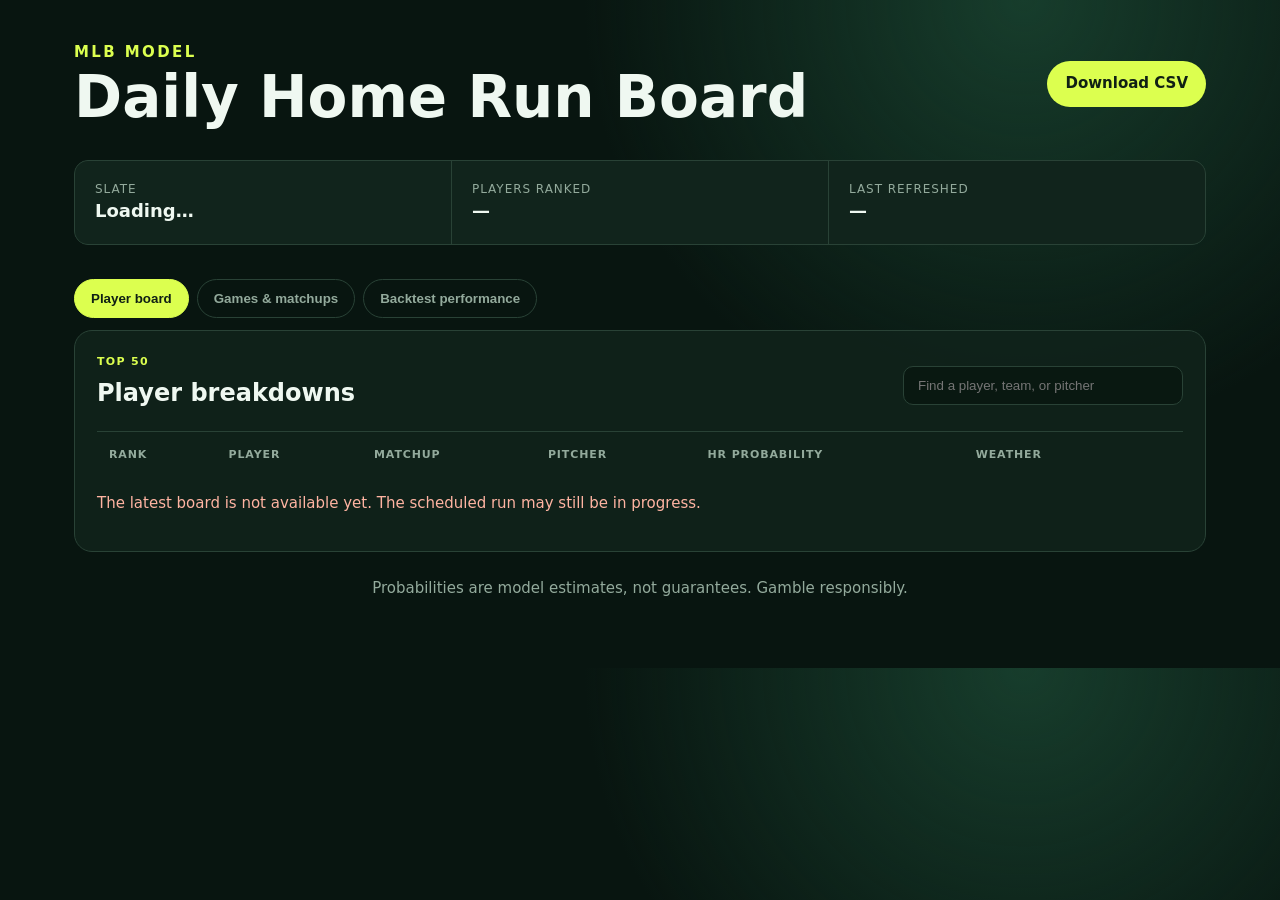
==== site/index.html @ 06b17a3d "Simplify backtest hit rate table" ====
<!doctype html>
<html lang="en">
<head><meta charset="utf-8"><meta name="viewport" content="width=device-width,initial-scale=1"><meta name="theme-color" content="#081510"><title>Daily Home Run Board</title><link rel="stylesheet" href="styles.css"><style>.backtest-cards{display:grid;grid-template-columns:repeat(3,1fr);gap:12px;margin:12px 0 18px}.backtest-card,.chart-panel{background:#091811;border:1px solid var(--line);border-radius:14px;padding:16px}.backtest-card h3{color:var(--accent);margin:0 0 12px}.backtest-stat{display:flex;justify-content:space-between;border-top:1px solid var(--line);padding:8px 0}.chart-panel{margin-bottom:18px}.chart-head{display:flex;align-items:center;justify-content:space-between}.chart-head select{background:#10231b;color:var(--text);border:1px solid var(--line);border-radius:8px;padding:8px}canvas{width:100%;max-width:100%}@media(max-width:750px){.backtest-cards{grid-template-columns:1fr}}</style></head>
<body><main>
  <header><div><p class="eyebrow">MLB MODEL</p><h1>Daily Home Run Board</h1></div><a class="download" href="data/latest-board.csv">Download CSV</a></header>
  <section class="summary"><div><span>Slate</span><strong id="date">Loading…</strong></div><div><span>Players ranked</span><strong id="count">—</strong></div><div><span>Last refreshed</span><strong id="updated">—</strong></div></section>
  <nav class="tabs" aria-label="Board views"><button class="tab active" data-view="players">Player board</button><button class="tab" data-view="games">Games & matchups</button><button class="tab" data-view="performance">Backtest performance</button></nav>
  <section class="board">
    <div class="board-title"><div><p class="section-kicker" id="view-kicker">TOP 50</p><h2 id="view-title">Player breakdowns</h2></div><input id="search" type="search" placeholder="Find a player, team, or pitcher" aria-label="Find a player, team, or pitcher"></div>
    <div id="players-view"><div class="table-wrap"><table><thead><tr><th>Rank</th><th>Player</th><th>Matchup</th><th>Pitcher</th><th>HR probability</th><th>Weather</th><th></th></tr></thead><tbody id="rows"></tbody></table></div></div>
    <div id="games-view" class="games" hidden></div>
    <div id="performance-view" hidden><div id="backtest-cards" class="backtest-cards"></div><div class="chart-head"><h3>Hit rate by date</h3><select id="table-top-n" aria-label="Table ranking group"><option value="10">Top 10</option><option value="20">Top 20</option><option value="50" selected>Top 50</option></select></div><div class="table-wrap"><table><thead><tr><th>Date</th><th>Players</th><th>Homers</th><th>Daily hit rate</th><th>Cumulative hit rate</th><th>Avg probability</th></tr></thead><tbody id="backtest-rows"></tbody></table></div></div>
    <p id="error" class="error" hidden>The latest board is not available yet. The scheduled run may still be in progress.</p>
  </section>
  <footer>Probabilities are model estimates, not guarantees. Gamble responsibly.</footer>
</main><script src="app.js"></script></body></html>
---- site/styles.css ----
:root{color-scheme:dark;--bg:#081510;--panel:#10231b;--line:#294236;--text:#eff8f1;--muted:#93aa9c;--accent:#dcff4f}*{box-sizing:border-box}body{margin:0;background:radial-gradient(circle at 80% 0,#173d2c 0,transparent 36%),var(--bg);color:var(--text);font:15px/1.45 system-ui,-apple-system,Segoe UI,sans-serif}main{max-width:1180px;margin:auto;padding:42px 24px}header,.board-title{display:flex;align-items:center;justify-content:space-between;gap:24px}.eyebrow{color:var(--accent);font-weight:800;letter-spacing:.16em;margin:0 0 4px}h1{font-size:clamp(32px,5vw,58px);line-height:1;margin:0}h2{font-size:24px}.download{background:var(--accent);color:#102014;padding:12px 18px;border-radius:999px;text-decoration:none;font-weight:800}.summary{display:grid;grid-template-columns:repeat(3,1fr);gap:1px;background:var(--line);border:1px solid var(--line);margin:34px 0;border-radius:14px;overflow:hidden}.summary div{background:rgba(16,35,27,.95);padding:20px}.summary span{display:block;color:var(--muted);font-size:12px;text-transform:uppercase;letter-spacing:.08em}.summary strong{font-size:18px}.tabs{display:flex;gap:8px;margin:0 0 12px}.tab{border:1px solid var(--line);background:transparent;color:var(--muted);padding:11px 16px;border-radius:999px;font-weight:800;cursor:pointer}.tab.active{background:var(--accent);border-color:var(--accent);color:#102014}.board{background:rgba(16,35,27,.88);border:1px solid var(--line);border-radius:18px;padding:8px 22px 22px}.section-kicker{color:var(--accent);font-size:11px;font-weight:800;letter-spacing:.12em;margin:15px 0 -14px}.board-title input{min-width:280px;background:#091811;border:1px solid var(--line);color:var(--text);padding:11px 14px;border-radius:10px}.table-wrap{overflow:auto}table{border-collapse:collapse;width:100%;min-width:900px}th,td{text-align:left;padding:15px 12px;border-top:1px solid var(--line)}th{color:var(--muted);font-size:11px;text-transform:uppercase;letter-spacing:.08em}.rank{color:var(--accent);font-weight:900}.prob{font-weight:900;font-variant-numeric:tabular-nums}.weather,small{color:var(--muted)}.details-btn{background:transparent;border:1px solid var(--line);color:var(--text);border-radius:8px;padding:7px 10px;cursor:pointer}.detail-row td{padding:0 12px 18px}.detail-panel{display:grid;grid-template-columns:repeat(4,1fr);gap:10px;background:#091811;border-radius:12px;padding:14px}.metric{border-left:2px solid var(--accent);padding:3px 9px}.metric span{display:block;color:var(--muted);font-size:11px}.metric strong{font-size:16px}.detail-note{grid-column:1/-1;color:var(--muted);margin:3px 0 0}.games{display:grid;gap:14px}.game-card{border:1px solid var(--line);border-radius:14px;overflow:hidden}.game-head{display:flex;justify-content:space-between;gap:16px;padding:16px;background:#0b1c14}.game-head h3{margin:0}.conditions{color:var(--muted);text-align:right}.matchup-list{display:grid;grid-template-columns:1fr 1fr}.team-side{padding:14px}.team-side+.team-side{border-left:1px solid var(--line)}.team-side h4{margin:0 0 8px;color:var(--accent)}.player-line{display:grid;grid-template-columns:34px 1fr auto;gap:8px;padding:9px 0;border-top:1px solid var(--line)}footer{color:var(--muted);text-align:center;padding:26px}.error{color:#ffb4a2}@media(max-width:750px){main{padding:26px 14px}header{align-items:flex-start;flex-direction:column}.summary{grid-template-columns:1fr}.board-title{align-items:stretch;flex-direction:column;padding-bottom:16px}.board-title input{min-width:0}.detail-panel{grid-template-columns:1fr 1fr}.matchup-list{grid-template-columns:1fr}.team-side+.team-side{border-left:0;border-top:1px solid var(--line)}.game-head{flex-direction:column}.conditions{text-align:left}}
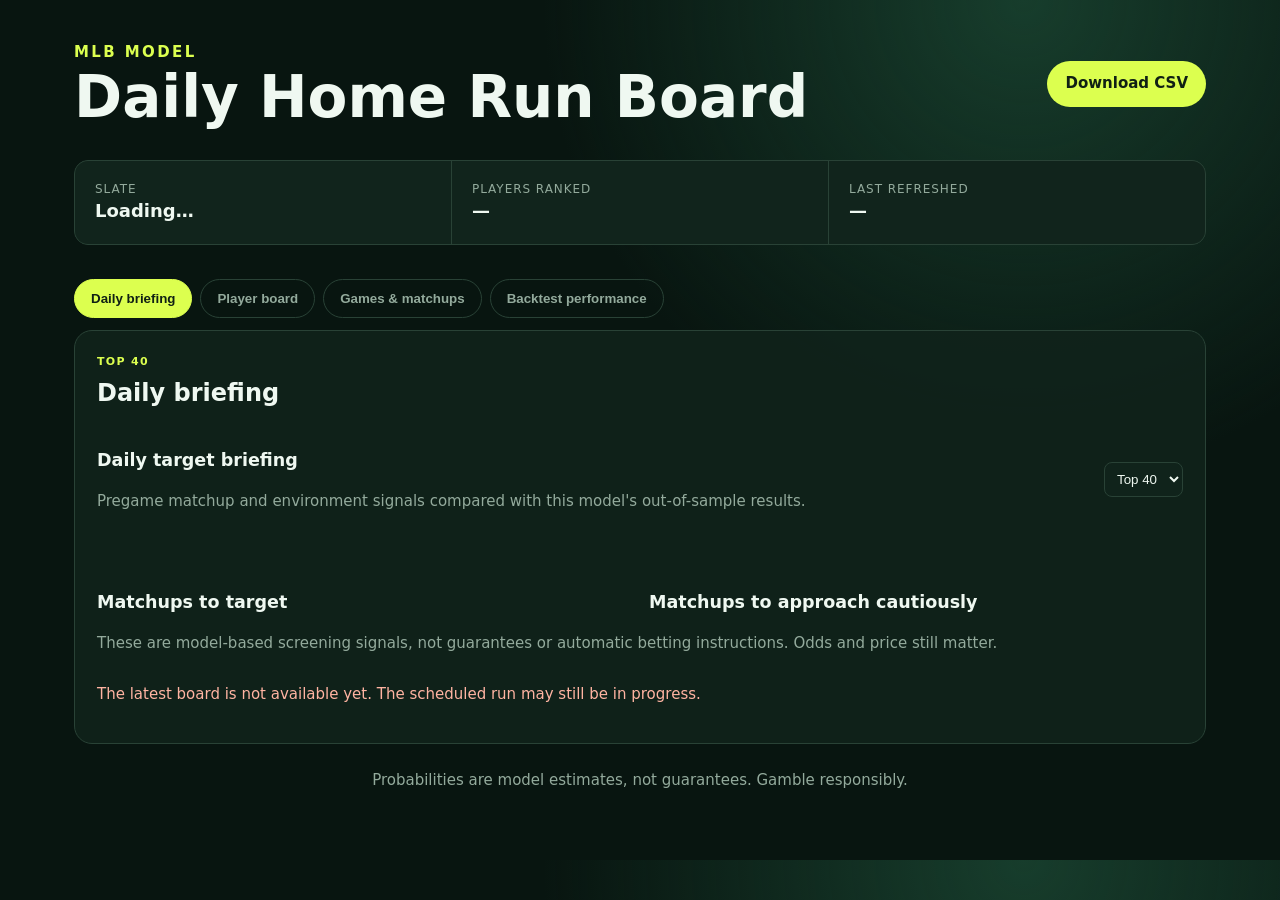
==== commit e8260a89: "Add daily briefing and expandable backtest homers" ====
--- a/site/index.html
+++ b/site/index.html
@@ -1,15 +1,22 @@
 <!doctype html>
 <html lang="en">
-<head><meta charset="utf-8"><meta name="viewport" content="width=device-width,initial-scale=1"><meta name="theme-color" content="#081510"><title>Daily Home Run Board</title><link rel="stylesheet" href="styles.css"><style>.backtest-cards{display:grid;grid-template-columns:repeat(3,1fr);gap:12px;margin:12px 0 18px}.backtest-card,.chart-panel{background:#091811;border:1px solid var(--line);border-radius:14px;padding:16px}.backtest-card h3{color:var(--accent);margin:0 0 12px}.backtest-stat{display:flex;justify-content:space-between;border-top:1px solid var(--line);padding:8px 0}.chart-panel{margin-bottom:18px}.chart-head{display:flex;align-items:center;justify-content:space-between}.chart-head select{background:#10231b;color:var(--text);border:1px solid var(--line);border-radius:8px;padding:8px}canvas{width:100%;max-width:100%}@media(max-width:750px){.backtest-cards{grid-template-columns:1fr}}</style></head>
+<head>
+  <meta charset="utf-8">
+  <meta name="viewport" content="width=device-width,initial-scale=1">
+  <meta name="theme-color" content="#081510">
+  <title>Daily Home Run Board</title>
+  <link rel="stylesheet" href="styles.css">
+</head>
 <body><main>
   <header><div><p class="eyebrow">MLB MODEL</p><h1>Daily Home Run Board</h1></div><a class="download" href="data/latest-board.csv">Download CSV</a></header>
   <section class="summary"><div><span>Slate</span><strong id="date">Loading…</strong></div><div><span>Players ranked</span><strong id="count">—</strong></div><div><span>Last refreshed</span><strong id="updated">—</strong></div></section>
-  <nav class="tabs" aria-label="Board views"><button class="tab active" data-view="players">Player board</button><button class="tab" data-view="games">Games & matchups</button><button class="tab" data-view="performance">Backtest performance</button></nav>
+  <nav class="tabs" aria-label="Board views"><button class="tab active" data-view="briefing">Daily briefing</button><button class="tab" data-view="players">Player board</button><button class="tab" data-view="games">Games &amp; matchups</button><button class="tab" data-view="performance">Backtest performance</button></nav>
   <section class="board">
-    <div class="board-title"><div><p class="section-kicker" id="view-kicker">TOP 50</p><h2 id="view-title">Player breakdowns</h2></div><input id="search" type="search" placeholder="Find a player, team, or pitcher" aria-label="Find a player, team, or pitcher"></div>
-    <div id="players-view"><div class="table-wrap"><table><thead><tr><th>Rank</th><th>Player</th><th>Matchup</th><th>Pitcher</th><th>HR probability</th><th>Weather</th><th></th></tr></thead><tbody id="rows"></tbody></table></div></div>
+    <div class="board-title"><div><p class="section-kicker" id="view-kicker">TOP 40</p><h2 id="view-title">Daily briefing</h2></div><input id="search" type="search" placeholder="Find a player, team, or pitcher" aria-label="Find a player, team, or pitcher" hidden></div>
+    <div id="briefing-view"><div class="chart-head"><div><h3>Daily target briefing</h3><p class="briefing-copy">Pregame matchup and environment signals compared with this model's out-of-sample results.</p></div><select id="briefing-top-n" aria-label="Briefing ranking group"><option value="10">Top 10</option><option value="20">Top 20</option><option value="30">Top 30</option><option value="40" selected>Top 40</option></select></div><div id="briefing-environments" class="briefing-grid"></div><div class="briefing-columns"><section><h3>Matchups to target</h3><div id="briefing-targets"></div></section><section><h3>Matchups to approach cautiously</h3><div id="briefing-avoids"></div></section></div><p class="driver-note">These are model-based screening signals, not guarantees or automatic betting instructions. Odds and price still matter.</p></div>
+    <div id="players-view" hidden><div class="table-wrap"><table><thead><tr><th>Rank</th><th>Player</th><th>Matchup</th><th>Pitcher</th><th>HR probability</th><th>Weather</th><th></th></tr></thead><tbody id="rows"></tbody></table></div></div>
     <div id="games-view" class="games" hidden></div>
-    <div id="performance-view" hidden><div id="backtest-cards" class="backtest-cards"></div><div class="chart-head"><h3>Hit rate by date</h3><select id="table-top-n" aria-label="Table ranking group"><option value="10">Top 10</option><option value="20">Top 20</option><option value="50" selected>Top 50</option></select></div><div class="table-wrap"><table><thead><tr><th>Date</th><th>Players</th><th>Homers</th><th>Daily hit rate</th><th>Cumulative hit rate</th><th>Avg probability</th></tr></thead><tbody id="backtest-rows"></tbody></table></div></div>
+    <div id="performance-view" hidden><div id="backtest-cards" class="backtest-cards"></div><div class="chart-head"><h3>Hit rate by date</h3><select id="table-top-n" aria-label="Table ranking group"><option value="10">Top 10</option><option value="20">Top 20</option><option value="30">Top 30</option><option value="40" selected>Top 40</option></select></div><div class="table-wrap"><table><thead><tr><th>Date</th><th>Players</th><th>Homers</th><th>Daily hit rate</th><th>Cumulative hit rate</th><th>Avg probability</th></tr></thead><tbody id="backtest-rows"></tbody></table></div><div class="driver-head"><h3>What drives weak days?</h3><p>Pregame slate averages on the bottom 25% of days versus the top 25%.</p></div><div class="table-wrap"><table class="driver-table"><thead><tr><th>Metric</th><th>Weak-day avg</th><th>Strong-day avg</th><th>Correlation</th><th>Hit rate when low</th><th>Hit rate when high</th><th>Possible signal</th></tr></thead><tbody id="driver-rows"></tbody></table></div><p class="driver-note">Exploratory only: association is not causation. Validate any skip rule on new dates before using it.</p></div>
     <p id="error" class="error" hidden>The latest board is not available yet. The scheduled run may still be in progress.</p>
   </section>
   <footer>Probabilities are model estimates, not guarantees. Gamble responsibly.</footer>
--- a/site/styles.css
+++ b/site/styles.css
@@ -1 +1 @@
-:root{color-scheme:dark;--bg:#081510;--panel:#10231b;--line:#294236;--text:#eff8f1;--muted:#93aa9c;--accent:#dcff4f}*{box-sizing:border-box}body{margin:0;background:radial-gradient(circle at 80% 0,#173d2c 0,transparent 36%),var(--bg);color:var(--text);font:15px/1.45 system-ui,-apple-system,Segoe UI,sans-serif}main{max-width:1180px;margin:auto;padding:42px 24px}header,.board-title{display:flex;align-items:center;justify-content:space-between;gap:24px}.eyebrow{color:var(--accent);font-weight:800;letter-spacing:.16em;margin:0 0 4px}h1{font-size:clamp(32px,5vw,58px);line-height:1;margin:0}h2{font-size:24px}.download{background:var(--accent);color:#102014;padding:12px 18px;border-radius:999px;text-decoration:none;font-weight:800}.summary{display:grid;grid-template-columns:repeat(3,1fr);gap:1px;background:var(--line);border:1px solid var(--line);margin:34px 0;border-radius:14px;overflow:hidden}.summary div{background:rgba(16,35,27,.95);padding:20px}.summary span{display:block;color:var(--muted);font-size:12px;text-transform:uppercase;letter-spacing:.08em}.summary strong{font-size:18px}.tabs{display:flex;gap:8px;margin:0 0 12px}.tab{border:1px solid var(--line);background:transparent;color:var(--muted);padding:11px 16px;border-radius:999px;font-weight:800;cursor:pointer}.tab.active{background:var(--accent);border-color:var(--accent);color:#102014}.board{background:rgba(16,35,27,.88);border:1px solid var(--line);border-radius:18px;padding:8px 22px 22px}.section-kicker{color:var(--accent);font-size:11px;font-weight:800;letter-spacing:.12em;margin:15px 0 -14px}.board-title input{min-width:280px;background:#091811;border:1px solid var(--line);color:var(--text);padding:11px 14px;border-radius:10px}.table-wrap{overflow:auto}table{border-collapse:collapse;width:100%;min-width:900px}th,td{text-align:left;padding:15px 12px;border-top:1px solid var(--line)}th{color:var(--muted);font-size:11px;text-transform:uppercase;letter-spacing:.08em}.rank{color:var(--accent);font-weight:900}.prob{font-weight:900;font-variant-numeric:tabular-nums}.weather,small{color:var(--muted)}.details-btn{background:transparent;border:1px solid var(--line);color:var(--text);border-radius:8px;padding:7px 10px;cursor:pointer}.detail-row td{padding:0 12px 18px}.detail-panel{display:grid;grid-template-columns:repeat(4,1fr);gap:10px;background:#091811;border-radius:12px;padding:14px}.metric{border-left:2px solid var(--accent);padding:3px 9px}.metric span{display:block;color:var(--muted);font-size:11px}.metric strong{font-size:16px}.detail-note{grid-column:1/-1;color:var(--muted);margin:3px 0 0}.games{display:grid;gap:14px}.game-card{border:1px solid var(--line);border-radius:14px;overflow:hidden}.game-head{display:flex;justify-content:space-between;gap:16px;padding:16px;background:#0b1c14}.game-head h3{margin:0}.conditions{color:var(--muted);text-align:right}.matchup-list{display:grid;grid-template-columns:1fr 1fr}.team-side{padding:14px}.team-side+.team-side{border-left:1px solid var(--line)}.team-side h4{margin:0 0 8px;color:var(--accent)}.player-line{display:grid;grid-template-columns:34px 1fr auto;gap:8px;padding:9px 0;border-top:1px solid var(--line)}footer{color:var(--muted);text-align:center;padding:26px}.error{color:#ffb4a2}@media(max-width:750px){main{padding:26px 14px}header{align-items:flex-start;flex-direction:column}.summary{grid-template-columns:1fr}.board-title{align-items:stretch;flex-direction:column;padding-bottom:16px}.board-title input{min-width:0}.detail-panel{grid-template-columns:1fr 1fr}.matchup-list{grid-template-columns:1fr}.team-side+.team-side{border-left:0;border-top:1px solid var(--line)}.game-head{flex-direction:column}.conditions{text-align:left}}
+:root{color-scheme:dark;--bg:#081510;--panel:#10231b;--line:#294236;--text:#eff8f1;--muted:#93aa9c;--accent:#dcff4f}*{box-sizing:border-box}body{margin:0;background:radial-gradient(circle at 80% 0,#173d2c 0,transparent 36%),var(--bg);color:var(--text);font:15px/1.45 system-ui,-apple-system,Segoe UI,sans-serif}main{max-width:1180px;margin:auto;padding:42px 24px}header,.board-title{display:flex;align-items:center;justify-content:space-between;gap:24px}.eyebrow{color:var(--accent);font-weight:800;letter-spacing:.16em;margin:0 0 4px}h1{font-size:clamp(32px,5vw,58px);line-height:1;margin:0}h2{font-size:24px}.download{background:var(--accent);color:#102014;padding:12px 18px;border-radius:999px;text-decoration:none;font-weight:800}.summary{display:grid;grid-template-columns:repeat(3,1fr);gap:1px;background:var(--line);border:1px solid var(--line);margin:34px 0;border-radius:14px;overflow:hidden}.summary div{background:rgba(16,35,27,.95);padding:20px}.summary span{display:block;color:var(--muted);font-size:12px;text-transform:uppercase;letter-spacing:.08em}.summary strong{font-size:18px}.tabs{display:flex;gap:8px;margin:0 0 12px;flex-wrap:wrap}.tab{border:1px solid var(--line);background:transparent;color:var(--muted);padding:11px 16px;border-radius:999px;font-weight:800;cursor:pointer}.tab.active{background:var(--accent);border-color:var(--accent);color:#102014}.board{background:rgba(16,35,27,.88);border:1px solid var(--line);border-radius:18px;padding:8px 22px 22px}.section-kicker{color:var(--accent);font-size:11px;font-weight:800;letter-spacing:.12em;margin:15px 0 -14px}.board-title input{min-width:280px;background:#091811;border:1px solid var(--line);color:var(--text);padding:11px 14px;border-radius:10px}.table-wrap{overflow:auto}table{border-collapse:collapse;width:100%;min-width:900px}th,td{text-align:left;padding:15px 12px;border-top:1px solid var(--line)}th{color:var(--muted);font-size:11px;text-transform:uppercase;letter-spacing:.08em}.rank{color:var(--accent);font-weight:900}.prob{font-weight:900;font-variant-numeric:tabular-nums}.weather,small{color:var(--muted)}.details-btn{background:transparent;border:1px solid var(--line);color:var(--text);border-radius:8px;padding:7px 10px;cursor:pointer}.detail-row td{padding:0 12px 18px}.detail-panel{display:grid;grid-template-columns:repeat(4,1fr);gap:10px;background:#091811;border-radius:12px;padding:14px}.metric{border-left:2px solid var(--accent);padding:3px 9px}.metric span{display:block;color:var(--muted);font-size:11px}.metric strong{font-size:16px}.detail-note{grid-column:1/-1;color:var(--muted);margin:3px 0 0}.games{display:grid;gap:14px}.game-card{border:1px solid var(--line);border-radius:14px;overflow:hidden}.game-head{display:flex;justify-content:space-between;gap:16px;padding:16px;background:#0b1c14}.game-head h3{margin:0}.conditions{color:var(--muted);text-align:right}.matchup-list{display:grid;grid-template-columns:1fr 1fr}.team-side{padding:14px}.team-side+.team-side{border-left:1px solid var(--line)}.team-side h4{margin:0 0 8px;color:var(--accent)}.player-line{display:grid;grid-template-columns:34px 1fr auto;gap:8px;padding:9px 0;border-top:1px solid var(--line)}footer{color:var(--muted);text-align:center;padding:26px}.error{color:#ffb4a2}.backtest-cards{display:grid;grid-template-columns:repeat(4,1fr);gap:12px;margin:12px 0 18px}.backtest-card,.chart-panel{background:#091811;border:1px solid var(--line);border-radius:14px;padding:16px}.backtest-card h3{color:var(--accent);margin:0 0 12px}.backtest-stat{display:flex;justify-content:space-between;border-top:1px solid var(--line);padding:8px 0}.chart-head{display:flex;align-items:center;justify-content:space-between;gap:20px}.chart-head select{background:#10231b;color:var(--text);border:1px solid var(--line);border-radius:8px;padding:8px}.driver-head{margin-top:28px}.driver-head h3{margin-bottom:4px}.driver-head p,.driver-note{color:var(--muted);margin-top:0}.driver-table{min-width:1050px}.signal-bad{color:#ffb4a2;font-weight:800}.signal-good{color:var(--accent);font-weight:800}.neutral{color:var(--muted)}.briefing-copy{color:var(--muted);margin-top:0}.briefing-grid{display:grid;grid-template-columns:repeat(5,1fr);gap:10px;margin:18px 0 26px}.environment-card,.briefing-card{background:#091811;border:1px solid var(--line);border-radius:12px;padding:14px}.environment-card h4{margin:5px 0}.environment-card p{color:var(--muted);margin-bottom:0}.briefing-columns{display:grid;grid-template-columns:1fr 1fr;gap:18px}.briefing-card{display:grid;grid-template-columns:1fr auto;gap:8px;margin-bottom:9px}.briefing-card p{grid-column:1/-1;margin:0}.reason{display:inline-block;margin:3px 6px 0 0;padding:3px 7px;border-radius:999px;font-size:11px}.reason.good{background:#1d4c31;color:var(--accent)}.reason.caution{background:#543f1d;color:#ffb4a2}.date-expand{border:0;background:transparent;color:var(--accent);font:inherit;font-weight:800;padding:0;cursor:pointer}.date-expand span{display:inline-block;width:18px}.backtest-hitter-row td{padding-top:0}.homer-detail{background:#091811;border-left:3px solid var(--accent);border-radius:8px;padding:12px 14px}.homer-detail>div{display:flex;flex-wrap:wrap;gap:8px;margin-top:8px}.homer-chip{background:#1d4c31;border:1px solid var(--line);border-radius:999px;padding:6px 10px;color:var(--text)}@media(max-width:900px){.briefing-grid{grid-template-columns:1fr 1fr}.briefing-columns{grid-template-columns:1fr}.backtest-cards{grid-template-columns:1fr 1fr}}@media(max-width:750px){main{padding:26px 14px}header{align-items:flex-start;flex-direction:column}.summary{grid-template-columns:1fr}.board-title{align-items:stretch;flex-direction:column;padding-bottom:16px}.board-title input{min-width:0}.detail-panel{grid-template-columns:1fr 1fr}.matchup-list{grid-template-columns:1fr}.team-side+.team-side{border-left:0;border-top:1px solid var(--line)}.game-head{flex-direction:column}.conditions{text-align:left}.chart-head{align-items:flex-start;flex-direction:column}.backtest-cards{grid-template-columns:1fr}}
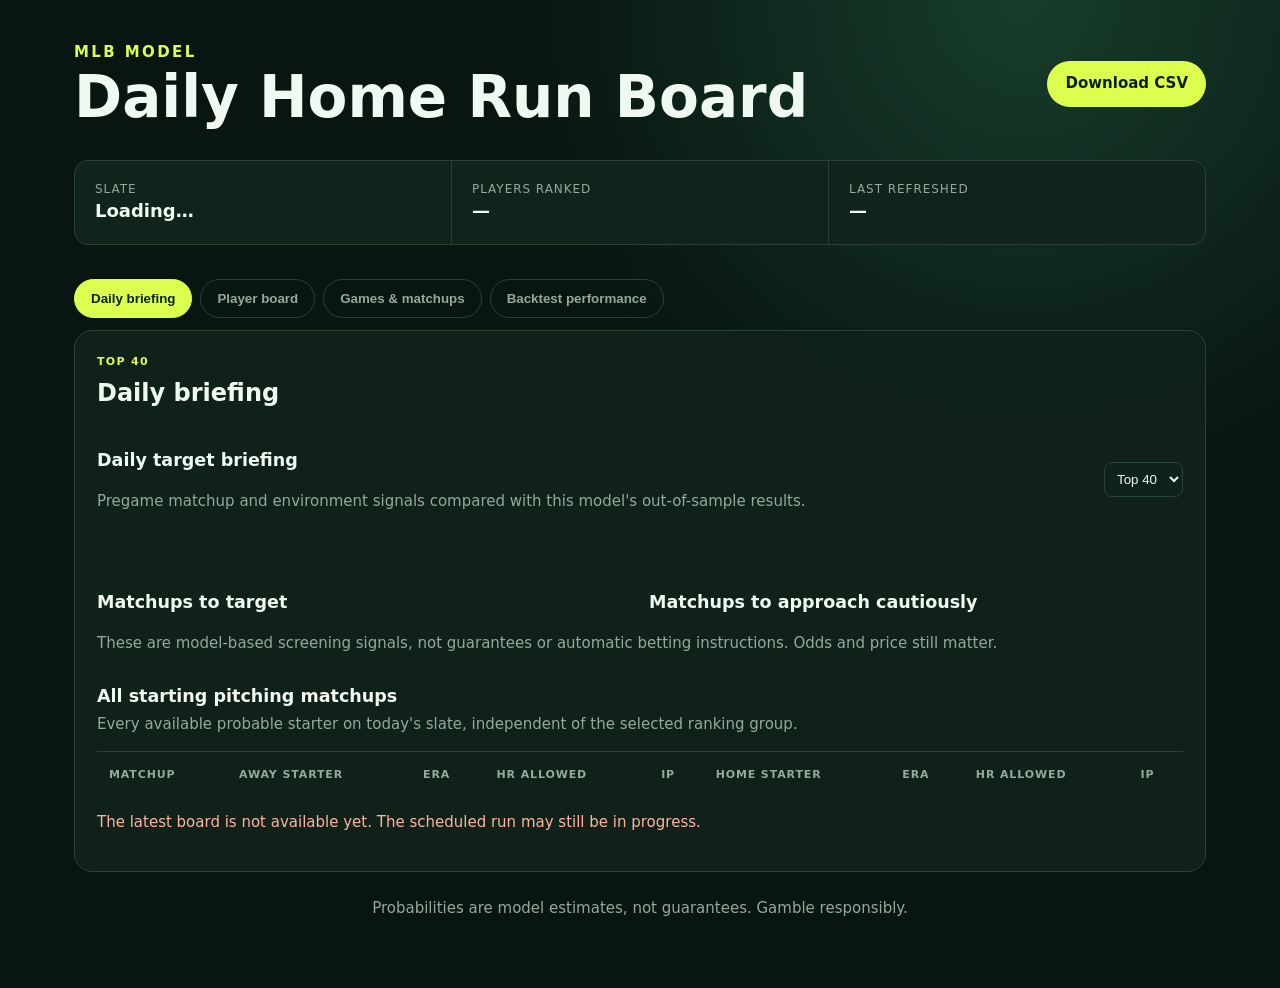
==== commit f2bc3686: "Add full slate pitching matchup table" ====
--- a/site/index.html
+++ b/site/index.html
@@ -5,7 +5,8 @@
   <meta name="viewport" content="width=device-width,initial-scale=1">
   <meta name="theme-color" content="#081510">
   <title>Daily Home Run Board</title>
-  <link rel="stylesheet" href="styles.css">
+<link rel="stylesheet" href="styles.css">
+<link rel="stylesheet" href="pitcher-matchups.css">
 </head>
 <body><main>
   <header><div><p class="eyebrow">MLB MODEL</p><h1>Daily Home Run Board</h1></div><a class="download" href="data/latest-board.csv">Download CSV</a></header>
@@ -13,7 +14,7 @@
   <nav class="tabs" aria-label="Board views"><button class="tab active" data-view="briefing">Daily briefing</button><button class="tab" data-view="players">Player board</button><button class="tab" data-view="games">Games &amp; matchups</button><button class="tab" data-view="performance">Backtest performance</button></nav>
   <section class="board">
     <div class="board-title"><div><p class="section-kicker" id="view-kicker">TOP 40</p><h2 id="view-title">Daily briefing</h2></div><input id="search" type="search" placeholder="Find a player, team, or pitcher" aria-label="Find a player, team, or pitcher" hidden></div>
-    <div id="briefing-view"><div class="chart-head"><div><h3>Daily target briefing</h3><p class="briefing-copy">Pregame matchup and environment signals compared with this model's out-of-sample results.</p></div><select id="briefing-top-n" aria-label="Briefing ranking group"><option value="10">Top 10</option><option value="20">Top 20</option><option value="30">Top 30</option><option value="40" selected>Top 40</option></select></div><div id="briefing-environments" class="briefing-grid"></div><div class="briefing-columns"><section><h3>Matchups to target</h3><div id="briefing-targets"></div></section><section><h3>Matchups to approach cautiously</h3><div id="briefing-avoids"></div></section></div><p class="driver-note">These are model-based screening signals, not guarantees or automatic betting instructions. Odds and price still matter.</p></div>
+    <div id="briefing-view"><div class="chart-head"><div><h3>Daily target briefing</h3><p class="briefing-copy">Pregame matchup and environment signals compared with this model's out-of-sample results.</p></div><select id="briefing-top-n" aria-label="Briefing ranking group"><option value="10">Top 10</option><option value="20">Top 20</option><option value="30">Top 30</option><option value="40" selected>Top 40</option></select></div><div id="briefing-environments" class="briefing-grid"></div><div class="briefing-columns"><section><h3>Matchups to target</h3><div id="briefing-targets"></div></section><section><h3>Matchups to approach cautiously</h3><div id="briefing-avoids"></div></section></div><p class="driver-note">These are model-based screening signals, not guarantees or automatic betting instructions. Odds and price still matter.</p><section class="pitcher-table-section"><div class="pitcher-table-head"><h3>All starting pitching matchups</h3><p>Every available probable starter on today's slate, independent of the selected ranking group.</p></div><div class="table-wrap"><table class="pitcher-matchup-table"><thead><tr><th>Matchup</th><th>Away starter</th><th>ERA</th><th>HR allowed</th><th>IP</th><th>Home starter</th><th>ERA</th><th>HR allowed</th><th>IP</th></tr></thead><tbody id="pitcher-matchup-rows"></tbody></table></div></section></div>
     <div id="players-view" hidden><div class="table-wrap"><table><thead><tr><th>Rank</th><th>Player</th><th>Matchup</th><th>Pitcher</th><th>HR probability</th><th>Weather</th><th></th></tr></thead><tbody id="rows"></tbody></table></div></div>
     <div id="games-view" class="games" hidden></div>
     <div id="performance-view" hidden><div id="backtest-cards" class="backtest-cards"></div><div class="chart-head"><h3>Hit rate by date</h3><select id="table-top-n" aria-label="Table ranking group"><option value="10">Top 10</option><option value="20">Top 20</option><option value="30">Top 30</option><option value="40" selected>Top 40</option></select></div><div class="table-wrap"><table><thead><tr><th>Date</th><th>Players</th><th>Homers</th><th>Daily hit rate</th><th>Cumulative hit rate</th><th>Avg probability</th></tr></thead><tbody id="backtest-rows"></tbody></table></div><div class="driver-head"><h3>What drives weak days?</h3><p>Pregame slate averages on the bottom 25% of days versus the top 25%.</p></div><div class="table-wrap"><table class="driver-table"><thead><tr><th>Metric</th><th>Weak-day avg</th><th>Strong-day avg</th><th>Correlation</th><th>Hit rate when low</th><th>Hit rate when high</th><th>Possible signal</th></tr></thead><tbody id="driver-rows"></tbody></table></div><p class="driver-note">Exploratory only: association is not causation. Validate any skip rule on new dates before using it.</p></div>
--- a/site/styles.css
+++ b/site/styles.css
@@ -1 +1 @@
-:root{color-scheme:dark;--bg:#081510;--panel:#10231b;--line:#294236;--text:#eff8f1;--muted:#93aa9c;--accent:#dcff4f}*{box-sizing:border-box}body{margin:0;background:radial-gradient(circle at 80% 0,#173d2c 0,transparent 36%),var(--bg);color:var(--text);font:15px/1.45 system-ui,-apple-system,Segoe UI,sans-serif}main{max-width:1180px;margin:auto;padding:42px 24px}header,.board-title{display:flex;align-items:center;justify-content:space-between;gap:24px}.eyebrow{color:var(--accent);font-weight:800;letter-spacing:.16em;margin:0 0 4px}h1{font-size:clamp(32px,5vw,58px);line-height:1;margin:0}h2{font-size:24px}.download{background:var(--accent);color:#102014;padding:12px 18px;border-radius:999px;text-decoration:none;font-weight:800}.summary{display:grid;grid-template-columns:repeat(3,1fr);gap:1px;background:var(--line);border:1px solid var(--line);margin:34px 0;border-radius:14px;overflow:hidden}.summary div{background:rgba(16,35,27,.95);padding:20px}.summary span{display:block;color:var(--muted);font-size:12px;text-transform:uppercase;letter-spacing:.08em}.summary strong{font-size:18px}.tabs{display:flex;gap:8px;margin:0 0 12px;flex-wrap:wrap}.tab{border:1px solid var(--line);background:transparent;color:var(--muted);padding:11px 16px;border-radius:999px;font-weight:800;cursor:pointer}.tab.active{background:var(--accent);border-color:var(--accent);color:#102014}.board{background:rgba(16,35,27,.88);border:1px solid var(--line);border-radius:18px;padding:8px 22px 22px}.section-kicker{color:var(--accent);font-size:11px;font-weight:800;letter-spacing:.12em;margin:15px 0 -14px}.board-title input{min-width:280px;background:#091811;border:1px solid var(--line);color:var(--text);padding:11px 14px;border-radius:10px}.table-wrap{overflow:auto}table{border-collapse:collapse;width:100%;min-width:900px}th,td{text-align:left;padding:15px 12px;border-top:1px solid var(--line)}th{color:var(--muted);font-size:11px;text-transform:uppercase;letter-spacing:.08em}.rank{color:var(--accent);font-weight:900}.prob{font-weight:900;font-variant-numeric:tabular-nums}.weather,small{color:var(--muted)}.details-btn{background:transparent;border:1px solid var(--line);color:var(--text);border-radius:8px;padding:7px 10px;cursor:pointer}.detail-row td{padding:0 12px 18px}.detail-panel{display:grid;grid-template-columns:repeat(4,1fr);gap:10px;background:#091811;border-radius:12px;padding:14px}.metric{border-left:2px solid var(--accent);padding:3px 9px}.metric span{display:block;color:var(--muted);font-size:11px}.metric strong{font-size:16px}.detail-note{grid-column:1/-1;color:var(--muted);margin:3px 0 0}.games{display:grid;gap:14px}.game-card{border:1px solid var(--line);border-radius:14px;overflow:hidden}.game-head{display:flex;justify-content:space-between;gap:16px;padding:16px;background:#0b1c14}.game-head h3{margin:0}.conditions{color:var(--muted);text-align:right}.matchup-list{display:grid;grid-template-columns:1fr 1fr}.team-side{padding:14px}.team-side+.team-side{border-left:1px solid var(--line)}.team-side h4{margin:0 0 8px;color:var(--accent)}.player-line{display:grid;grid-template-columns:34px 1fr auto;gap:8px;padding:9px 0;border-top:1px solid var(--line)}footer{color:var(--muted);text-align:center;padding:26px}.error{color:#ffb4a2}.backtest-cards{display:grid;grid-template-columns:repeat(4,1fr);gap:12px;margin:12px 0 18px}.backtest-card,.chart-panel{background:#091811;border:1px solid var(--line);border-radius:14px;padding:16px}.backtest-card h3{color:var(--accent);margin:0 0 12px}.backtest-stat{display:flex;justify-content:space-between;border-top:1px solid var(--line);padding:8px 0}.chart-head{display:flex;align-items:center;justify-content:space-between;gap:20px}.chart-head select{background:#10231b;color:var(--text);border:1px solid var(--line);border-radius:8px;padding:8px}.driver-head{margin-top:28px}.driver-head h3{margin-bottom:4px}.driver-head p,.driver-note{color:var(--muted);margin-top:0}.driver-table{min-width:1050px}.signal-bad{color:#ffb4a2;font-weight:800}.signal-good{color:var(--accent);font-weight:800}.neutral{color:var(--muted)}.briefing-copy{color:var(--muted);margin-top:0}.briefing-grid{display:grid;grid-template-columns:repeat(5,1fr);gap:10px;margin:18px 0 26px}.environment-card,.briefing-card{background:#091811;border:1px solid var(--line);border-radius:12px;padding:14px}.environment-card h4{margin:5px 0}.environment-card p{color:var(--muted);margin-bottom:0}.briefing-columns{display:grid;grid-template-columns:1fr 1fr;gap:18px}.briefing-card{display:grid;grid-template-columns:1fr auto;gap:8px;margin-bottom:9px}.briefing-card p{grid-column:1/-1;margin:0}.reason{display:inline-block;margin:3px 6px 0 0;padding:3px 7px;border-radius:999px;font-size:11px}.reason.good{background:#1d4c31;color:var(--accent)}.reason.caution{background:#543f1d;color:#ffb4a2}.date-expand{border:0;background:transparent;color:var(--accent);font:inherit;font-weight:800;padding:0;cursor:pointer}.date-expand span{display:inline-block;width:18px}.backtest-hitter-row td{padding-top:0}.homer-detail{background:#091811;border-left:3px solid var(--accent);border-radius:8px;padding:12px 14px}.homer-detail>div{display:flex;flex-wrap:wrap;gap:8px;margin-top:8px}.homer-chip{background:#1d4c31;border:1px solid var(--line);border-radius:999px;padding:6px 10px;color:var(--text)}@media(max-width:900px){.briefing-grid{grid-template-columns:1fr 1fr}.briefing-columns{grid-template-columns:1fr}.backtest-cards{grid-template-columns:1fr 1fr}}@media(max-width:750px){main{padding:26px 14px}header{align-items:flex-start;flex-direction:column}.summary{grid-template-columns:1fr}.board-title{align-items:stretch;flex-direction:column;padding-bottom:16px}.board-title input{min-width:0}.detail-panel{grid-template-columns:1fr 1fr}.matchup-list{grid-template-columns:1fr}.team-side+.team-side{border-left:0;border-top:1px solid var(--line)}.game-head{flex-direction:column}.conditions{text-align:left}.chart-head{align-items:flex-start;flex-direction:column}.backtest-cards{grid-template-columns:1fr}}
+:root{color-scheme:dark;--bg:#081510;--panel:#10231b;--line:#294236;--text:#eff8f1;--muted:#93aa9c;--accent:#dcff4f}*{box-sizing:border-box}[hidden]{display:none!important}body{margin:0;background:radial-gradient(circle at 80% 0,#173d2c 0,transparent 36%),var(--bg);color:var(--text);font:15px/1.45 system-ui,-apple-system,Segoe UI,sans-serif}main{max-width:1180px;margin:auto;padding:42px 24px}header,.board-title{display:flex;align-items:center;justify-content:space-between;gap:24px}.eyebrow{color:var(--accent);font-weight:800;letter-spacing:.16em;margin:0 0 4px}h1{font-size:clamp(32px,5vw,58px);line-height:1;margin:0}h2{font-size:24px}.download{background:var(--accent);color:#102014;padding:12px 18px;border-radius:999px;text-decoration:none;font-weight:800}.summary{display:grid;grid-template-columns:repeat(3,1fr);gap:1px;background:var(--line);border:1px solid var(--line);margin:34px 0;border-radius:14px;overflow:hidden}.summary div{background:rgba(16,35,27,.95);padding:20px}.summary span{display:block;color:var(--muted);font-size:12px;text-transform:uppercase;letter-spacing:.08em}.summary strong{font-size:18px}.tabs{display:flex;gap:8px;margin:0 0 12px;flex-wrap:wrap}.tab{border:1px solid var(--line);background:transparent;color:var(--muted);padding:11px 16px;border-radius:999px;font-weight:800;cursor:pointer}.tab.active{background:var(--accent);border-color:var(--accent);color:#102014}.board{background:rgba(16,35,27,.88);border:1px solid var(--line);border-radius:18px;padding:8px 22px 22px}.section-kicker{color:var(--accent);font-size:11px;font-weight:800;letter-spacing:.12em;margin:15px 0 -14px}.board-title input{min-width:280px;background:#091811;border:1px solid var(--line);color:var(--text);padding:11px 14px;border-radius:10px}.table-wrap{overflow:auto}table{border-collapse:collapse;width:100%;min-width:900px}th,td{text-align:left;padding:15px 12px;border-top:1px solid var(--line)}th{color:var(--muted);font-size:11px;text-transform:uppercase;letter-spacing:.08em}.rank{color:var(--accent);font-weight:900}.prob{font-weight:900;font-variant-numeric:tabular-nums}.weather,small{color:var(--muted)}.details-btn{background:transparent;border:1px solid var(--line);color:var(--text);border-radius:8px;padding:7px 10px;cursor:pointer}.detail-row td{padding:0 12px 18px}.detail-panel{display:grid;grid-template-columns:repeat(4,1fr);gap:10px;background:#091811;border-radius:12px;padding:14px}.metric{border-left:2px solid var(--accent);padding:3px 9px}.metric span{display:block;color:var(--muted);font-size:11px}.metric strong{font-size:16px}.detail-note{grid-column:1/-1;color:var(--muted);margin:3px 0 0}.games{display:grid;gap:14px}.game-card{border:1px solid var(--line);border-radius:14px;overflow:hidden}.game-head{display:flex;justify-content:space-between;gap:16px;padding:16px;background:#0b1c14}.game-head h3{margin:0}.conditions{color:var(--muted);text-align:right}.matchup-list{display:grid;grid-template-columns:1fr 1fr}.team-side{padding:14px}.team-side+.team-side{border-left:1px solid var(--line)}.team-side h4{margin:0 0 8px;color:var(--accent)}.player-line{display:grid;grid-template-columns:34px 1fr auto;gap:8px;padding:9px 0;border-top:1px solid var(--line)}footer{color:var(--muted);text-align:center;padding:26px}.error{color:#ffb4a2}.backtest-cards{display:grid;grid-template-columns:repeat(4,1fr);gap:12px;margin:12px 0 18px}.backtest-card,.chart-panel{background:#091811;border:1px solid var(--line);border-radius:14px;padding:16px}.backtest-card h3{color:var(--accent);margin:0 0 12px}.backtest-stat{display:flex;justify-content:space-between;border-top:1px solid var(--line);padding:8px 0}.chart-head{display:flex;align-items:center;justify-content:space-between;gap:20px}.chart-head select{background:#10231b;color:var(--text);border:1px solid var(--line);border-radius:8px;padding:8px}.driver-head{margin-top:28px}.driver-head h3{margin-bottom:4px}.driver-head p,.driver-note{color:var(--muted);margin-top:0}.driver-table{min-width:1050px}.signal-bad{color:#ffb4a2;font-weight:800}.signal-good{color:var(--accent);font-weight:800}.neutral{color:var(--muted)}.briefing-copy{color:var(--muted);margin-top:0}.briefing-grid{display:grid;grid-template-columns:repeat(5,1fr);gap:10px;margin:18px 0 26px}.environment-card,.briefing-card{background:#091811;border:1px solid var(--line);border-radius:12px;padding:14px}.environment-card h4{margin:5px 0}.environment-card p{color:var(--muted);margin-bottom:0}.pitcher-context{border-top:1px solid var(--line);margin-top:12px;padding-top:10px}.pitcher-line{display:grid;grid-template-columns:minmax(110px,1fr) repeat(3,auto);gap:8px;align-items:center;border-top:1px solid rgba(41,66,54,.65);padding:7px 0;font-size:12px}.pitcher-line>span:first-child small{display:block}.pitcher-line b{color:var(--accent)}.briefing-columns{display:grid;grid-template-columns:1fr 1fr;gap:18px}.briefing-card{display:grid;grid-template-columns:1fr auto;gap:8px;margin-bottom:9px}.briefing-card p{grid-column:1/-1;margin:0}.reason{display:inline-block;margin:3px 6px 0 0;padding:3px 7px;border-radius:999px;font-size:11px}.reason.good{background:#1d4c31;color:var(--accent)}.reason.caution{background:#543f1d;color:#ffb4a2}.date-expand{border:0;background:transparent;color:var(--accent);font:inherit;font-weight:800;padding:0;cursor:pointer}.date-expand span{display:inline-block;width:18px}.backtest-hitter-row td{padding-top:0}.homer-detail{background:#091811;border-left:3px solid var(--accent);border-radius:8px;padding:12px 14px}.homer-detail>div{display:flex;flex-wrap:wrap;gap:8px;margin-top:8px}.homer-chip{background:#1d4c31;border:1px solid var(--line);border-radius:999px;padding:6px 10px;color:var(--text)}@media(max-width:900px){.briefing-grid{grid-template-columns:1fr 1fr}.briefing-columns{grid-template-columns:1fr}.backtest-cards{grid-template-columns:1fr 1fr}}@media(max-width:750px){main{padding:26px 14px}header{align-items:flex-start;flex-direction:column}.summary{grid-template-columns:1fr}.board-title{align-items:stretch;flex-direction:column;padding-bottom:16px}.board-title input{min-width:0}.detail-panel{grid-template-columns:1fr 1fr}.matchup-list{grid-template-columns:1fr}.team-side+.team-side{border-left:0;border-top:1px solid var(--line)}.game-head{flex-direction:column}.conditions{text-align:left}.chart-head{align-items:flex-start;flex-direction:column}.backtest-cards{grid-template-columns:1fr}.pitcher-line{grid-template-columns:1fr 1fr}.pitcher-line>span:first-child{grid-column:1/-1}}
--- a/site/pitcher-matchups.css
+++ b/site/pitcher-matchups.css
@@ -0,0 +1,20 @@
+.pitcher-table-section {
+  margin-top: 30px;
+}
+
+.pitcher-table-head h3 {
+  margin-bottom: 4px;
+}
+
+.pitcher-table-head p {
+  color: var(--muted);
+  margin-top: 0;
+}
+
+.pitcher-matchup-table {
+  min-width: 1050px;
+}
+
+.pitcher-matchup-table td:not(:first-child) {
+  font-variant-numeric: tabular-nums;
+}
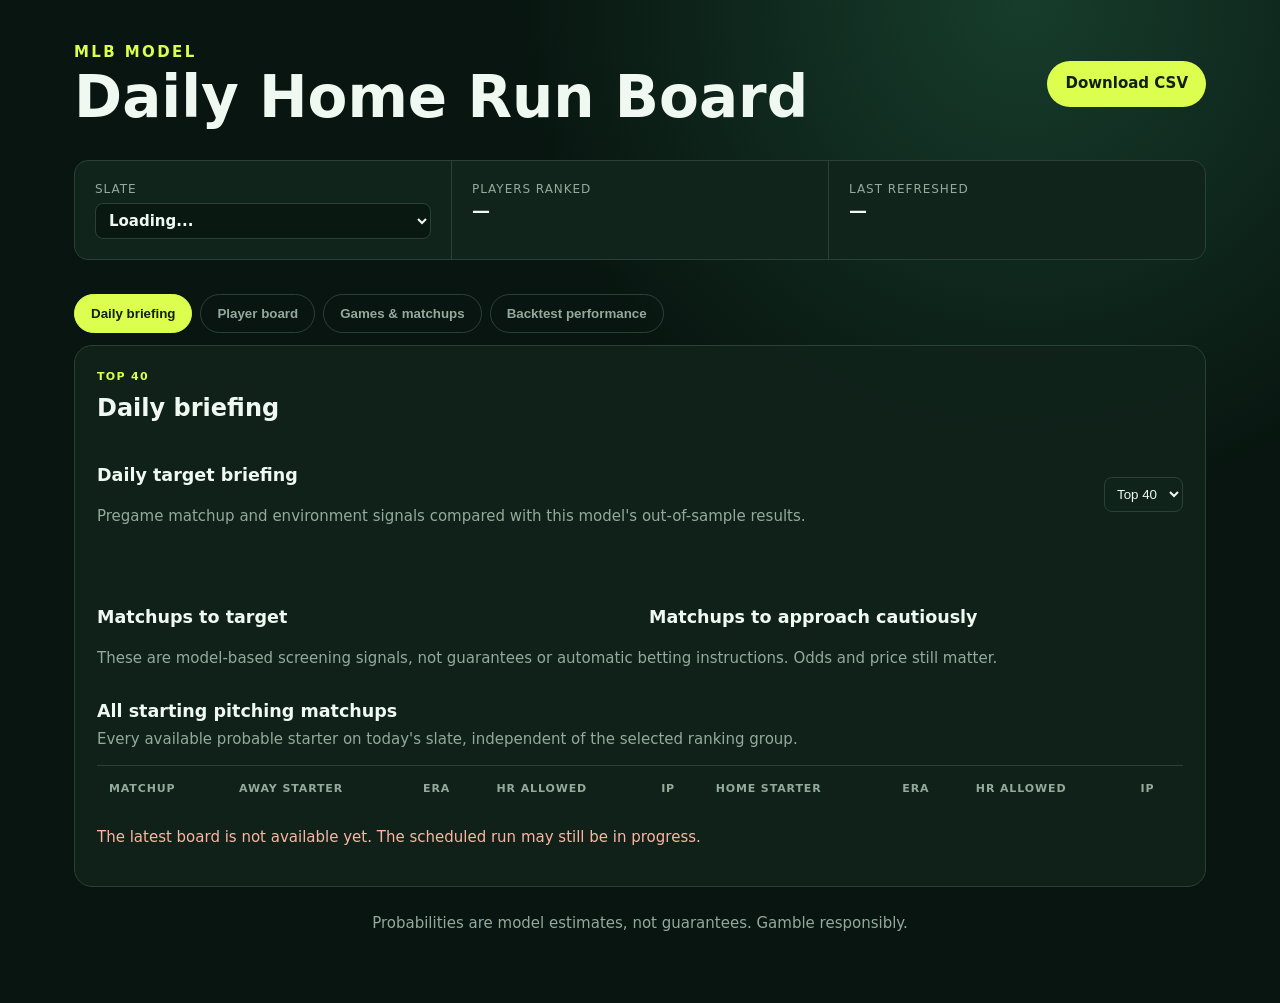
==== commit 4d943389: "Add slate date selector and Pacific date handling" ====
--- a/site/index.html
+++ b/site/index.html
@@ -10,7 +10,7 @@
 </head>
 <body><main>
   <header><div><p class="eyebrow">MLB MODEL</p><h1>Daily Home Run Board</h1></div><a class="download" href="data/latest-board.csv">Download CSV</a></header>
-  <section class="summary"><div><span>Slate</span><strong id="date">Loading…</strong></div><div><span>Players ranked</span><strong id="count">—</strong></div><div><span>Last refreshed</span><strong id="updated">—</strong></div></section>
+  <section class="summary"><div><label for="date-select">Slate</label><select id="date-select" aria-label="Choose slate date"><option>Loading...</option></select></div><div><span>Players ranked</span><strong id="count">—</strong></div><div><span>Last refreshed</span><strong id="updated">—</strong></div></section>
   <nav class="tabs" aria-label="Board views"><button class="tab active" data-view="briefing">Daily briefing</button><button class="tab" data-view="players">Player board</button><button class="tab" data-view="games">Games &amp; matchups</button><button class="tab" data-view="performance">Backtest performance</button></nav>
   <section class="board">
     <div class="board-title"><div><p class="section-kicker" id="view-kicker">TOP 40</p><h2 id="view-title">Daily briefing</h2></div><input id="search" type="search" placeholder="Find a player, team, or pitcher" aria-label="Find a player, team, or pitcher" hidden></div>
--- a/site/pitcher-matchups.css
+++ b/site/pitcher-matchups.css
@@ -18,3 +18,23 @@
 .pitcher-matchup-table td:not(:first-child) {
   font-variant-numeric: tabular-nums;
 }
+
+.summary label {
+  display: block;
+  color: var(--muted);
+  font-size: 12px;
+  letter-spacing: .08em;
+  text-transform: uppercase;
+}
+
+.summary select {
+  width: 100%;
+  margin-top: 5px;
+  padding: 7px 9px;
+  border: 1px solid var(--line);
+  border-radius: 8px;
+  background: #091811;
+  color: var(--text);
+  font: inherit;
+  font-weight: 800;
+}
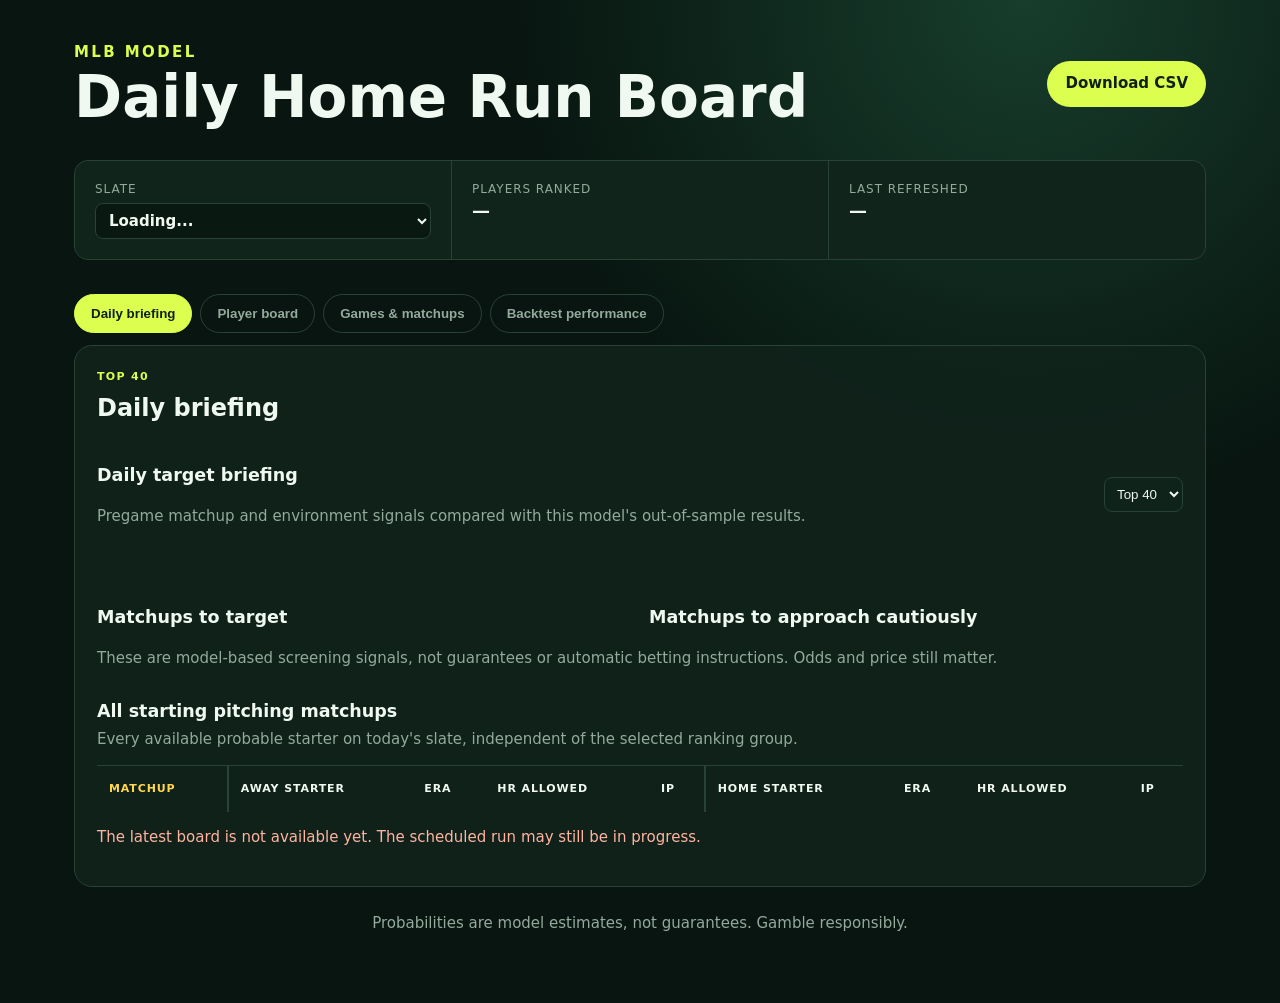
==== commit 912888cb: "Simplify pitching table colors" ====
--- a/site/index.html
+++ b/site/index.html
@@ -6,7 +6,7 @@
   <meta name="theme-color" content="#081510">
   <title>Daily Home Run Board</title>
 <link rel="stylesheet" href="styles.css">
-<link rel="stylesheet" href="pitcher-matchups.css">
+<link rel="stylesheet" href="pitcher-matchups.css?v=3">
 </head>
 <body><main>
   <header><div><p class="eyebrow">MLB MODEL</p><h1>Daily Home Run Board</h1></div><a class="download" href="data/latest-board.csv">Download CSV</a></header>
--- a/site/pitcher-matchups.css
+++ b/site/pitcher-matchups.css
@@ -19,6 +19,32 @@
   font-variant-numeric: tabular-nums;
 }
 
+.pitcher-matchup-table th:first-child,
+.pitcher-matchup-table td:first-child strong {
+  color: #ffd84d;
+}
+
+.pitcher-matchup-table th:not(:first-child),
+.pitcher-matchup-table td:not(:first-child) {
+  color: var(--text);
+}
+
+.pitcher-matchup-table td:nth-child(2) strong,
+.pitcher-matchup-table td:nth-child(6) strong {
+  color: var(--accent);
+}
+
+.pitcher-matchup-table th:nth-child(2),
+.pitcher-matchup-table td:nth-child(2),
+.pitcher-matchup-table th:nth-child(6),
+.pitcher-matchup-table td:nth-child(6) {
+  border-left: 2px solid var(--line);
+}
+
+.pitcher-matchup-table tbody tr:hover td {
+  filter: brightness(1.22);
+}
+
 .summary label {
   display: block;
   color: var(--muted);
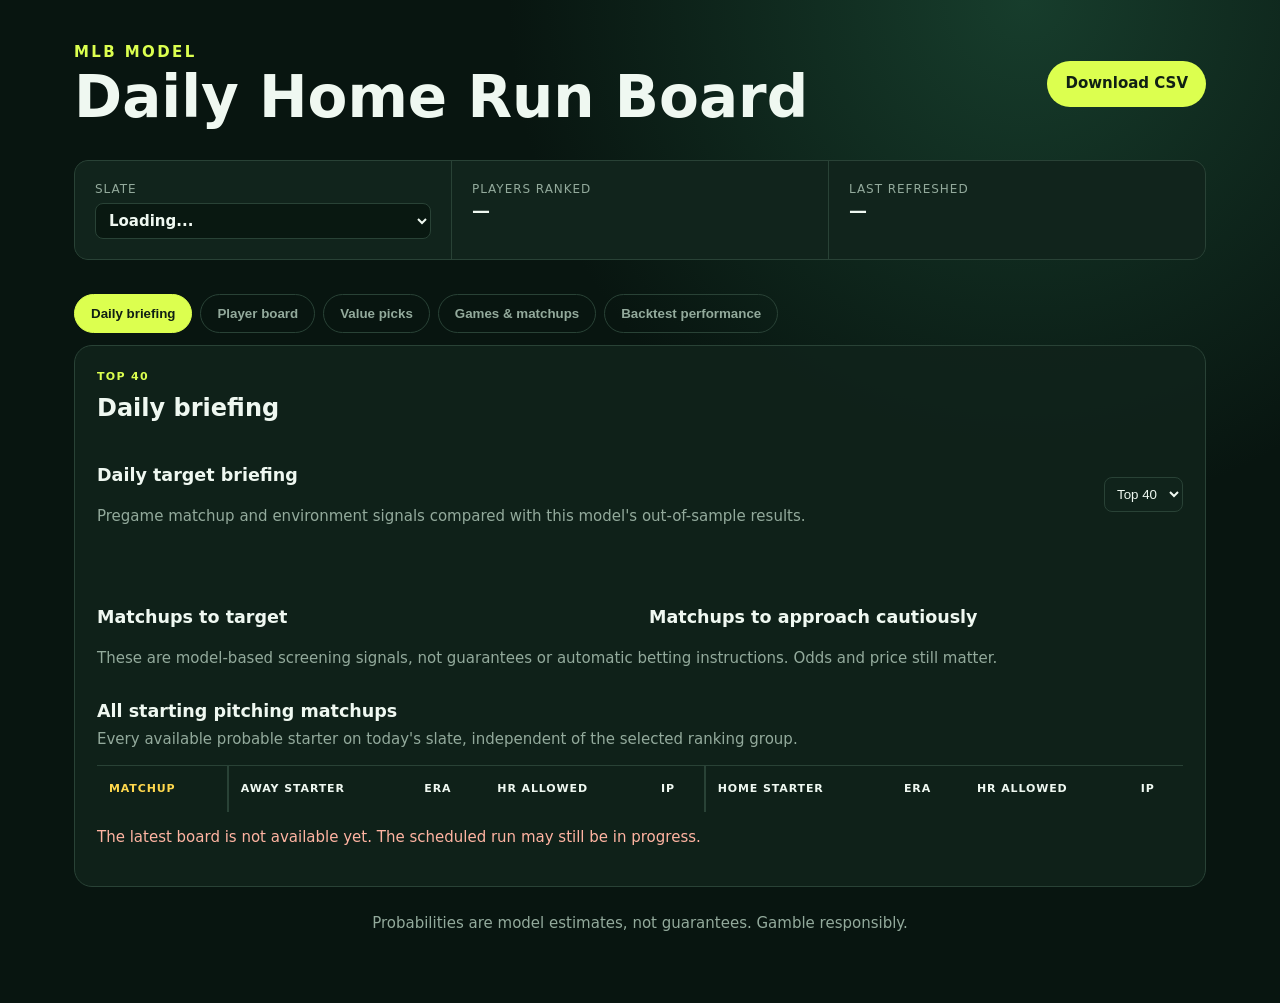
==== commit 98f4ba8b: "Add VegasInsider HR value picks" ====
--- a/site/index.html
+++ b/site/index.html
@@ -8,17 +8,18 @@
 <link rel="stylesheet" href="styles.css">
 <link rel="stylesheet" href="pitcher-matchups.css?v=3">
 </head>
-<body><main>
+<body><style>.odds-status{color:var(--muted);margin:10px 0 2px}.value-positive{color:var(--accent);font-weight:900}.value-pass{color:var(--muted)}</style><main>
   <header><div><p class="eyebrow">MLB MODEL</p><h1>Daily Home Run Board</h1></div><a class="download" href="data/latest-board.csv">Download CSV</a></header>
   <section class="summary"><div><label for="date-select">Slate</label><select id="date-select" aria-label="Choose slate date"><option>Loading...</option></select></div><div><span>Players ranked</span><strong id="count">—</strong></div><div><span>Last refreshed</span><strong id="updated">—</strong></div></section>
-  <nav class="tabs" aria-label="Board views"><button class="tab active" data-view="briefing">Daily briefing</button><button class="tab" data-view="players">Player board</button><button class="tab" data-view="games">Games &amp; matchups</button><button class="tab" data-view="performance">Backtest performance</button></nav>
+  <nav class="tabs" aria-label="Board views"><button class="tab active" data-view="briefing">Daily briefing</button><button class="tab" data-view="players">Player board</button><button class="tab" data-view="value">Value picks</button><button class="tab" data-view="games">Games &amp; matchups</button><button class="tab" data-view="performance">Backtest performance</button></nav>
   <section class="board">
     <div class="board-title"><div><p class="section-kicker" id="view-kicker">TOP 40</p><h2 id="view-title">Daily briefing</h2></div><input id="search" type="search" placeholder="Find a player, team, or pitcher" aria-label="Find a player, team, or pitcher" hidden></div>
     <div id="briefing-view"><div class="chart-head"><div><h3>Daily target briefing</h3><p class="briefing-copy">Pregame matchup and environment signals compared with this model's out-of-sample results.</p></div><select id="briefing-top-n" aria-label="Briefing ranking group"><option value="10">Top 10</option><option value="20">Top 20</option><option value="30">Top 30</option><option value="40" selected>Top 40</option></select></div><div id="briefing-environments" class="briefing-grid"></div><div class="briefing-columns"><section><h3>Matchups to target</h3><div id="briefing-targets"></div></section><section><h3>Matchups to approach cautiously</h3><div id="briefing-avoids"></div></section></div><p class="driver-note">These are model-based screening signals, not guarantees or automatic betting instructions. Odds and price still matter.</p><section class="pitcher-table-section"><div class="pitcher-table-head"><h3>All starting pitching matchups</h3><p>Every available probable starter on today's slate, independent of the selected ranking group.</p></div><div class="table-wrap"><table class="pitcher-matchup-table"><thead><tr><th>Matchup</th><th>Away starter</th><th>ERA</th><th>HR allowed</th><th>IP</th><th>Home starter</th><th>ERA</th><th>HR allowed</th><th>IP</th></tr></thead><tbody id="pitcher-matchup-rows"></tbody></table></div></section></div>
     <div id="players-view" hidden><div class="table-wrap"><table><thead><tr><th>Rank</th><th>Player</th><th>Matchup</th><th>Pitcher</th><th>HR probability</th><th>Weather</th><th></th></tr></thead><tbody id="rows"></tbody></table></div></div>
+    <div id="value-view" hidden><p id="odds-status" class="odds-status"></p><div class="table-wrap"><table><thead><tr><th>Player</th><th>Best odds</th><th>Book</th><th>Conservative probability</th><th>Market probability</th><th>Edge</th><th>Expected value</th><th>Signal</th></tr></thead><tbody id="value-rows"></tbody></table></div></div>
     <div id="games-view" class="games" hidden></div>
     <div id="performance-view" hidden><div id="backtest-cards" class="backtest-cards"></div><div class="chart-head"><h3>Hit rate by date</h3><select id="table-top-n" aria-label="Table ranking group"><option value="10">Top 10</option><option value="20">Top 20</option><option value="30">Top 30</option><option value="40" selected>Top 40</option></select></div><div class="table-wrap"><table><thead><tr><th>Date</th><th>Players</th><th>Homers</th><th>Daily hit rate</th><th>Cumulative hit rate</th><th>Avg probability</th></tr></thead><tbody id="backtest-rows"></tbody></table></div><div class="driver-head"><h3>What drives weak days?</h3><p>Pregame slate averages on the bottom 25% of days versus the top 25%.</p></div><div class="table-wrap"><table class="driver-table"><thead><tr><th>Metric</th><th>Weak-day avg</th><th>Strong-day avg</th><th>Correlation</th><th>Hit rate when low</th><th>Hit rate when high</th><th>Possible signal</th></tr></thead><tbody id="driver-rows"></tbody></table></div><p class="driver-note">Exploratory only: association is not causation. Validate any skip rule on new dates before using it.</p></div>
     <p id="error" class="error" hidden>The latest board is not available yet. The scheduled run may still be in progress.</p>
   </section>
   <footer>Probabilities are model estimates, not guarantees. Gamble responsibly.</footer>
-</main><script src="app.js"></script></body></html>
+</main><script src="app.js"></script><script src="value.js"></script></body></html>
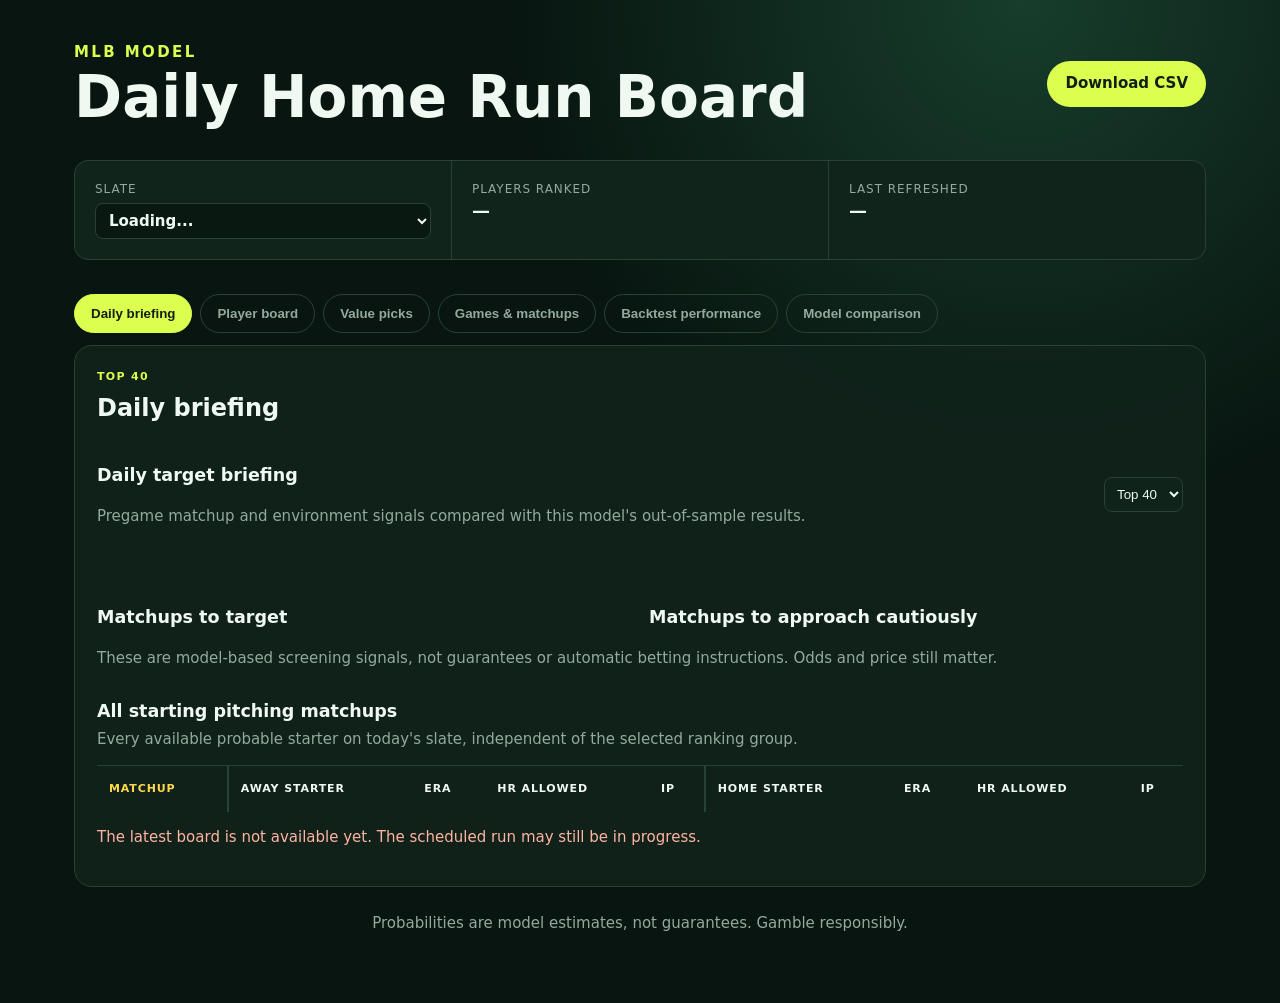
==== commit 59f3fa01: "Add forward model shadow comparison" ====
--- a/site/index.html
+++ b/site/index.html
@@ -11,14 +11,15 @@
 <body><style>.odds-status{color:var(--muted);margin:10px 0 2px}.value-positive{color:var(--accent);font-weight:900}.value-pass{color:var(--muted)}</style><main>
   <header><div><p class="eyebrow">MLB MODEL</p><h1>Daily Home Run Board</h1></div><a class="download" href="data/latest-board.csv">Download CSV</a></header>
   <section class="summary"><div><label for="date-select">Slate</label><select id="date-select" aria-label="Choose slate date"><option>Loading...</option></select></div><div><span>Players ranked</span><strong id="count">—</strong></div><div><span>Last refreshed</span><strong id="updated">—</strong></div></section>
-  <nav class="tabs" aria-label="Board views"><button class="tab active" data-view="briefing">Daily briefing</button><button class="tab" data-view="players">Player board</button><button class="tab" data-view="value">Value picks</button><button class="tab" data-view="games">Games &amp; matchups</button><button class="tab" data-view="performance">Backtest performance</button></nav>
+  <nav class="tabs" aria-label="Board views"><button class="tab active" data-view="briefing">Daily briefing</button><button class="tab" data-view="players">Player board</button><button class="tab" data-view="value">Value picks</button><button class="tab" data-view="games">Games &amp; matchups</button><button class="tab" data-view="performance">Backtest performance</button><button class="tab" data-view="comparison">Model comparison</button></nav>
   <section class="board">
     <div class="board-title"><div><p class="section-kicker" id="view-kicker">TOP 40</p><h2 id="view-title">Daily briefing</h2></div><input id="search" type="search" placeholder="Find a player, team, or pitcher" aria-label="Find a player, team, or pitcher" hidden></div>
     <div id="briefing-view"><div class="chart-head"><div><h3>Daily target briefing</h3><p class="briefing-copy">Pregame matchup and environment signals compared with this model's out-of-sample results.</p></div><select id="briefing-top-n" aria-label="Briefing ranking group"><option value="10">Top 10</option><option value="20">Top 20</option><option value="30">Top 30</option><option value="40" selected>Top 40</option></select></div><div id="briefing-environments" class="briefing-grid"></div><div class="briefing-columns"><section><h3>Matchups to target</h3><div id="briefing-targets"></div></section><section><h3>Matchups to approach cautiously</h3><div id="briefing-avoids"></div></section></div><p class="driver-note">These are model-based screening signals, not guarantees or automatic betting instructions. Odds and price still matter.</p><section class="pitcher-table-section"><div class="pitcher-table-head"><h3>All starting pitching matchups</h3><p>Every available probable starter on today's slate, independent of the selected ranking group.</p></div><div class="table-wrap"><table class="pitcher-matchup-table"><thead><tr><th>Matchup</th><th>Away starter</th><th>ERA</th><th>HR allowed</th><th>IP</th><th>Home starter</th><th>ERA</th><th>HR allowed</th><th>IP</th></tr></thead><tbody id="pitcher-matchup-rows"></tbody></table></div></section></div>
     <div id="players-view" hidden><div class="table-wrap"><table><thead><tr><th>Rank</th><th>Player</th><th>Matchup</th><th>Pitcher</th><th>HR probability</th><th>Weather</th><th></th></tr></thead><tbody id="rows"></tbody></table></div></div>
-    <div id="value-view" hidden><p id="odds-status" class="odds-status"></p><div class="table-wrap"><table><thead><tr><th>Player</th><th>Best odds</th><th>Book</th><th>Conservative probability</th><th>Market probability</th><th>Edge</th><th>Expected value</th><th>Signal</th></tr></thead><tbody id="value-rows"></tbody></table></div></div>
+    <div id="value-view" hidden><p id="odds-status" class="odds-status"></p><div class="table-wrap"><table><thead><tr><th>Player</th><th>Best odds</th><th>Book</th><th title="The model's HR probability after calibration against held-out validation results.">Calibrated model probability</th><th title="The probability implied by the listed sportsbook odds.">Market probability</th><th>Edge</th><th>Expected value</th><th>Signal</th></tr></thead><tbody id="value-rows"></tbody></table></div></div>
     <div id="games-view" class="games" hidden></div>
     <div id="performance-view" hidden><div id="backtest-cards" class="backtest-cards"></div><div class="chart-head"><h3>Hit rate by date</h3><select id="table-top-n" aria-label="Table ranking group"><option value="10">Top 10</option><option value="20">Top 20</option><option value="30">Top 30</option><option value="40" selected>Top 40</option></select></div><div class="table-wrap"><table><thead><tr><th>Date</th><th>Players</th><th>Homers</th><th>Daily hit rate</th><th>Cumulative hit rate</th><th>Avg probability</th></tr></thead><tbody id="backtest-rows"></tbody></table></div><div class="driver-head"><h3>What drives weak days?</h3><p>Pregame slate averages on the bottom 25% of days versus the top 25%.</p></div><div class="table-wrap"><table class="driver-table"><thead><tr><th>Metric</th><th>Weak-day avg</th><th>Strong-day avg</th><th>Correlation</th><th>Hit rate when low</th><th>Hit rate when high</th><th>Possible signal</th></tr></thead><tbody id="driver-rows"></tbody></table></div><p class="driver-note">Exploratory only: association is not causation. Validate any skip rule on new dates before using it.</p></div>
+    <div id="comparison-view" hidden><div class="comparison-intro"><h3>Five-start live model vs ten-start shadow model</h3><p id="comparison-status" class="briefing-copy"></p></div><div id="comparison-cards" class="comparison-grid"></div><div class="chart-head"><div><h3>Daily head-to-head</h3><p class="briefing-copy">Both boards are saved before games. The shadow model never affects live picks or value signals.</p></div><select id="comparison-top-n" aria-label="Comparison ranking group"><option value="10">Top 10</option><option value="20" selected>Top 20</option><option value="30">Top 30</option><option value="40">Top 40</option></select></div><div class="table-wrap"><table><thead><tr><th>Date</th><th>5-start HRs</th><th>10-start HRs</th><th>Difference</th><th>Ranking overlap</th></tr></thead><tbody id="comparison-rows"></tbody></table></div><p class="driver-note">Treat results as preliminary until at least 30 completed slate days. A 60–90 day sample is more informative.</p></div>
     <p id="error" class="error" hidden>The latest board is not available yet. The scheduled run may still be in progress.</p>
   </section>
   <footer>Probabilities are model estimates, not guarantees. Gamble responsibly.</footer>
--- a/site/styles.css
+++ b/site/styles.css
@@ -1 +1,4 @@
 :root{color-scheme:dark;--bg:#081510;--panel:#10231b;--line:#294236;--text:#eff8f1;--muted:#93aa9c;--accent:#dcff4f}*{box-sizing:border-box}[hidden]{display:none!important}body{margin:0;background:radial-gradient(circle at 80% 0,#173d2c 0,transparent 36%),var(--bg);color:var(--text);font:15px/1.45 system-ui,-apple-system,Segoe UI,sans-serif}main{max-width:1180px;margin:auto;padding:42px 24px}header,.board-title{display:flex;align-items:center;justify-content:space-between;gap:24px}.eyebrow{color:var(--accent);font-weight:800;letter-spacing:.16em;margin:0 0 4px}h1{font-size:clamp(32px,5vw,58px);line-height:1;margin:0}h2{font-size:24px}.download{background:var(--accent);color:#102014;padding:12px 18px;border-radius:999px;text-decoration:none;font-weight:800}.summary{display:grid;grid-template-columns:repeat(3,1fr);gap:1px;background:var(--line);border:1px solid var(--line);margin:34px 0;border-radius:14px;overflow:hidden}.summary div{background:rgba(16,35,27,.95);padding:20px}.summary span{display:block;color:var(--muted);font-size:12px;text-transform:uppercase;letter-spacing:.08em}.summary strong{font-size:18px}.tabs{display:flex;gap:8px;margin:0 0 12px;flex-wrap:wrap}.tab{border:1px solid var(--line);background:transparent;color:var(--muted);padding:11px 16px;border-radius:999px;font-weight:800;cursor:pointer}.tab.active{background:var(--accent);border-color:var(--accent);color:#102014}.board{background:rgba(16,35,27,.88);border:1px solid var(--line);border-radius:18px;padding:8px 22px 22px}.section-kicker{color:var(--accent);font-size:11px;font-weight:800;letter-spacing:.12em;margin:15px 0 -14px}.board-title input{min-width:280px;background:#091811;border:1px solid var(--line);color:var(--text);padding:11px 14px;border-radius:10px}.table-wrap{overflow:auto}table{border-collapse:collapse;width:100%;min-width:900px}th,td{text-align:left;padding:15px 12px;border-top:1px solid var(--line)}th{color:var(--muted);font-size:11px;text-transform:uppercase;letter-spacing:.08em}.rank{color:var(--accent);font-weight:900}.prob{font-weight:900;font-variant-numeric:tabular-nums}.weather,small{color:var(--muted)}.details-btn{background:transparent;border:1px solid var(--line);color:var(--text);border-radius:8px;padding:7px 10px;cursor:pointer}.detail-row td{padding:0 12px 18px}.detail-panel{display:grid;grid-template-columns:repeat(4,1fr);gap:10px;background:#091811;border-radius:12px;padding:14px}.metric{border-left:2px solid var(--accent);padding:3px 9px}.metric span{display:block;color:var(--muted);font-size:11px}.metric strong{font-size:16px}.detail-note{grid-column:1/-1;color:var(--muted);margin:3px 0 0}.games{display:grid;gap:14px}.game-card{border:1px solid var(--line);border-radius:14px;overflow:hidden}.game-head{display:flex;justify-content:space-between;gap:16px;padding:16px;background:#0b1c14}.game-head h3{margin:0}.conditions{color:var(--muted);text-align:right}.matchup-list{display:grid;grid-template-columns:1fr 1fr}.team-side{padding:14px}.team-side+.team-side{border-left:1px solid var(--line)}.team-side h4{margin:0 0 8px;color:var(--accent)}.player-line{display:grid;grid-template-columns:34px 1fr auto;gap:8px;padding:9px 0;border-top:1px solid var(--line)}footer{color:var(--muted);text-align:center;padding:26px}.error{color:#ffb4a2}.backtest-cards{display:grid;grid-template-columns:repeat(4,1fr);gap:12px;margin:12px 0 18px}.backtest-card,.chart-panel{background:#091811;border:1px solid var(--line);border-radius:14px;padding:16px}.backtest-card h3{color:var(--accent);margin:0 0 12px}.backtest-stat{display:flex;justify-content:space-between;border-top:1px solid var(--line);padding:8px 0}.chart-head{display:flex;align-items:center;justify-content:space-between;gap:20px}.chart-head select{background:#10231b;color:var(--text);border:1px solid var(--line);border-radius:8px;padding:8px}.driver-head{margin-top:28px}.driver-head h3{margin-bottom:4px}.driver-head p,.driver-note{color:var(--muted);margin-top:0}.driver-table{min-width:1050px}.signal-bad{color:#ffb4a2;font-weight:800}.signal-good{color:var(--accent);font-weight:800}.neutral{color:var(--muted)}.briefing-copy{color:var(--muted);margin-top:0}.briefing-grid{display:grid;grid-template-columns:repeat(5,1fr);gap:10px;margin:18px 0 26px}.environment-card,.briefing-card{background:#091811;border:1px solid var(--line);border-radius:12px;padding:14px}.environment-card h4{margin:5px 0}.environment-card p{color:var(--muted);margin-bottom:0}.pitcher-context{border-top:1px solid var(--line);margin-top:12px;padding-top:10px}.pitcher-line{display:grid;grid-template-columns:minmax(110px,1fr) repeat(3,auto);gap:8px;align-items:center;border-top:1px solid rgba(41,66,54,.65);padding:7px 0;font-size:12px}.pitcher-line>span:first-child small{display:block}.pitcher-line b{color:var(--accent)}.briefing-columns{display:grid;grid-template-columns:1fr 1fr;gap:18px}.briefing-card{display:grid;grid-template-columns:1fr auto;gap:8px;margin-bottom:9px}.briefing-card p{grid-column:1/-1;margin:0}.reason{display:inline-block;margin:3px 6px 0 0;padding:3px 7px;border-radius:999px;font-size:11px}.reason.good{background:#1d4c31;color:var(--accent)}.reason.caution{background:#543f1d;color:#ffb4a2}.date-expand{border:0;background:transparent;color:var(--accent);font:inherit;font-weight:800;padding:0;cursor:pointer}.date-expand span{display:inline-block;width:18px}.backtest-hitter-row td{padding-top:0}.homer-detail{background:#091811;border-left:3px solid var(--accent);border-radius:8px;padding:12px 14px}.homer-detail>div{display:flex;flex-wrap:wrap;gap:8px;margin-top:8px}.homer-chip{background:#1d4c31;border:1px solid var(--line);border-radius:999px;padding:6px 10px;color:var(--text)}@media(max-width:900px){.briefing-grid{grid-template-columns:1fr 1fr}.briefing-columns{grid-template-columns:1fr}.backtest-cards{grid-template-columns:1fr 1fr}}@media(max-width:750px){main{padding:26px 14px}header{align-items:flex-start;flex-direction:column}.summary{grid-template-columns:1fr}.board-title{align-items:stretch;flex-direction:column;padding-bottom:16px}.board-title input{min-width:0}.detail-panel{grid-template-columns:1fr 1fr}.matchup-list{grid-template-columns:1fr}.team-side+.team-side{border-left:0;border-top:1px solid var(--line)}.game-head{flex-direction:column}.conditions{text-align:left}.chart-head{align-items:flex-start;flex-direction:column}.backtest-cards{grid-template-columns:1fr}.pitcher-line{grid-template-columns:1fr 1fr}.pitcher-line>span:first-child{grid-column:1/-1}}
+.value-explanation-row td{padding-top:0;border-top:0}.value-explanation{padding:0 4px 16px;color:var(--muted);font-size:.86rem;line-height:1.5}.value-explanation strong{color:var(--text)}.value-factors{display:flex;align-items:center;gap:7px;flex-wrap:wrap;margin-top:8px}.value-factors small{font-weight:800;letter-spacing:.07em}.value-factor{background:rgba(54,211,153,.1);border:1px solid rgba(54,211,153,.25);border-radius:999px;color:var(--accent);font-size:.76rem;font-weight:800;padding:3px 8px}
+.value-read{background:#091811;border-left:3px solid var(--accent);border-radius:7px;margin:9px 0 0;padding:8px 10px}
+.comparison-intro{margin:12px 0 18px}.comparison-intro h3{margin-bottom:5px}.comparison-grid{display:grid;grid-template-columns:repeat(4,1fr);gap:12px;margin-bottom:26px}.comparison-card{background:#091811;border:1px solid var(--line);border-radius:14px;padding:16px}.comparison-card h3{color:var(--accent);margin:0 0 12px}.comparison-models{display:grid;grid-template-columns:1fr 1fr;gap:10px}.comparison-models div{display:grid;gap:3px}.comparison-models span,.comparison-models small,.comparison-result small{color:var(--muted);font-size:11px}.comparison-models strong{font-size:17px}.comparison-result{display:flex;justify-content:space-between;gap:10px;border-top:1px solid var(--line);margin-top:12px;padding-top:10px}.comparison-result span{font-weight:900}@media(max-width:900px){.comparison-grid{grid-template-columns:1fr 1fr}}@media(max-width:750px){.comparison-grid{grid-template-columns:1fr}}
